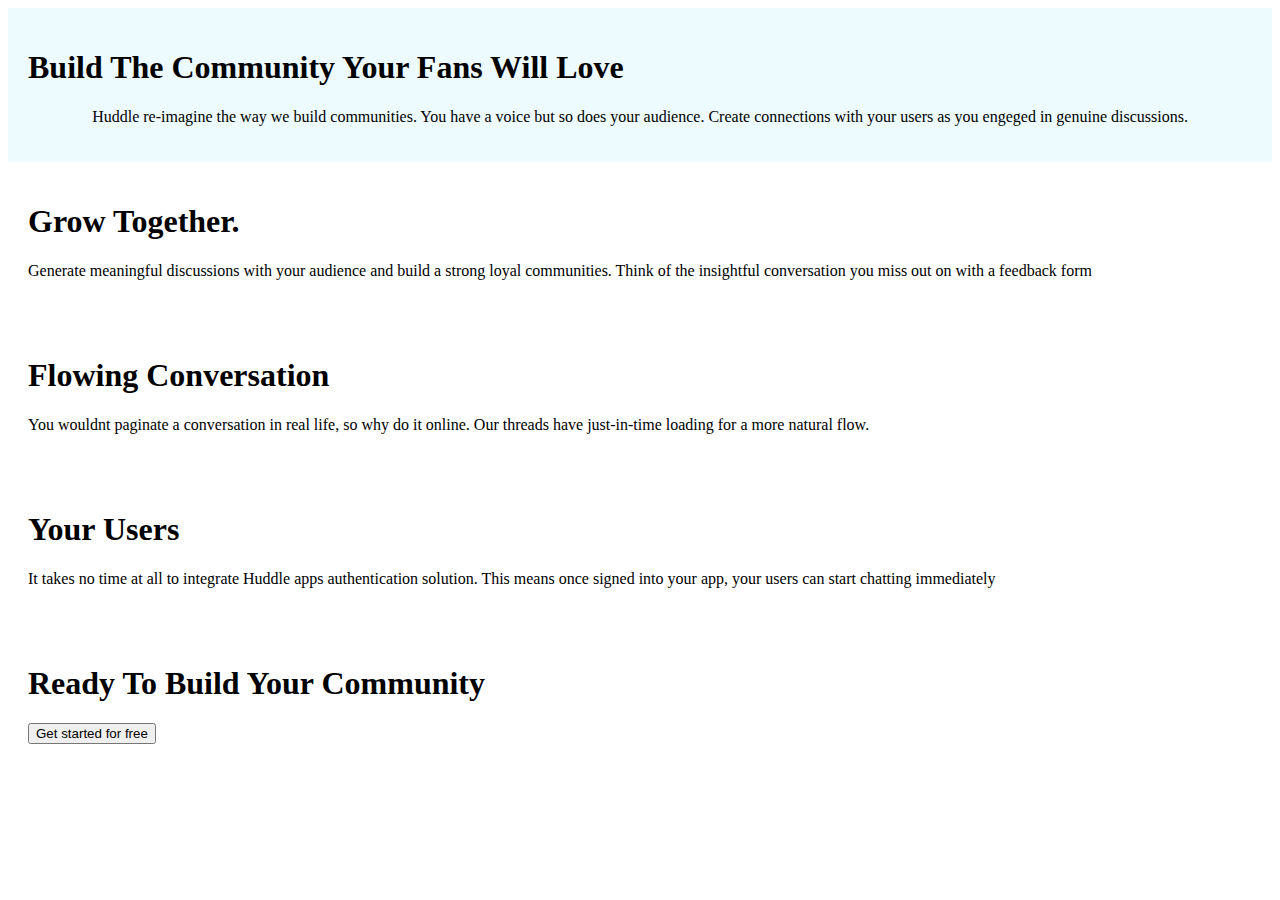
==== Responsiveness_and_Media_Queries2:-Landing_Page/index.html @ 1ba4ae79 "landing page" ====
<!DOCTYPE html>
<html lang="en">
<head>
    <meta charset="UTF-8">
    <meta http-equiv="X-UA-Compatible" content="IE=edge">
    <meta name="viewport" content="width=device-width, initial-scale=1.0">
    <title>Document</title>
    <link rel="stylesheet" href="style.css">
</head>
<body>
    <div class="container">
        <div class="column">
            <section class="Huddle">
                <h1>Build The Community Your Fans Will Love</h1>
                <p>Huddle re-imagine the way we build communities. You have a voice but so does your audience. Create connections with your users as you engeged in genuine discussions.</p>
            </section>
            <section class="Grow">
                <h1>Grow Together.</h1>
                <p>Generate meaningful discussions with your audience and build a strong loyal communities. Think of the insightful conversation you miss out on with a feedback form<p>
            </section>
            <section class="flowing">
                <h1>Flowing Conversation</h1>
                <p>You wouldnt paginate a conversation in real life, so why do it online. Our threads have just-in-time loading for a more natural flow. </p>
            </section>
            <section class="user">
                <h1>Your Users</h1>
                <p>It takes no time at all to integrate Huddle apps authentication solution. This means once signed into your app, your users can start chatting immediately</p>
            </section>
            <section class="ready">
                <h1>Ready To Build Your Community</h1>
                <form action="#" class="start">
                    <button>Get started for free</button>
                </form>
            </section>
        </div>
    </div>
</body>
</html>
---- Responsiveness_and_Media_Queries2:-Landing_Page/style.css ----
* {
    box-sizing: border-box;
}

.column {
    background-color: white;

}
.Huddle, .Grow, .flowing, .user, .ready {
    padding: 20px;
    float: left;
    width: 100%;
}
.Huddle {
    background-color: rgb(237,251,254);
    text-align: center;
}
.Huddle h1 {
    text-align: left;
}
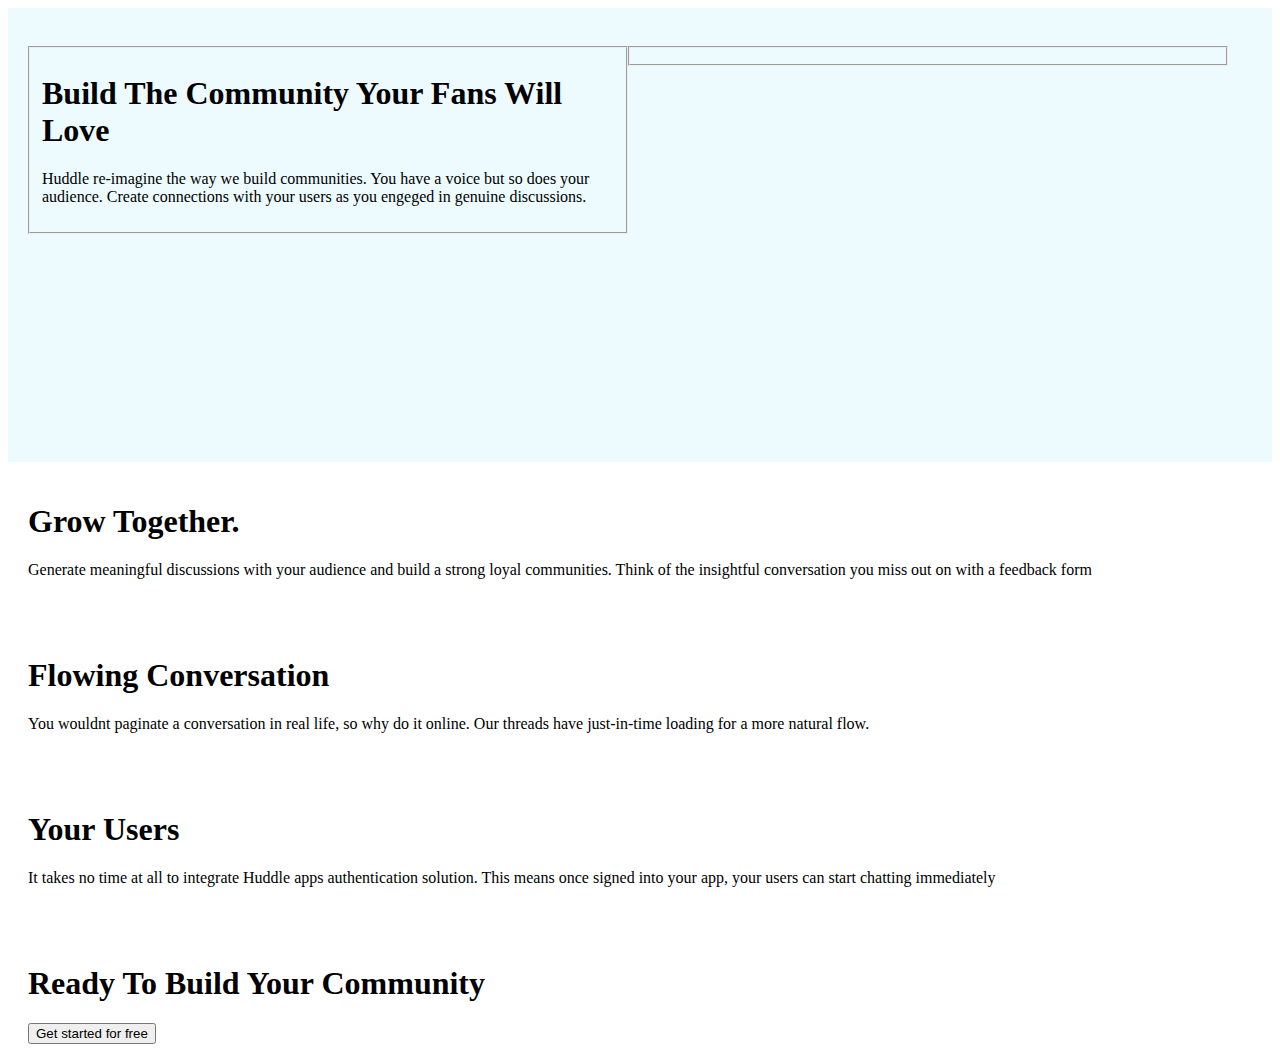
==== commit 13d354d0: "frontend designs" ====
--- a/Responsiveness_and_Media_Queries2:-Landing_Page/index.html
+++ b/Responsiveness_and_Media_Queries2:-Landing_Page/index.html
@@ -9,10 +9,18 @@
 </head>
 <body>
     <div class="container">
-        <div class="column">
+        <div class="columns">
             <section class="Huddle">
-                <h1>Build The Community Your Fans Will Love</h1>
-                <p>Huddle re-imagine the way we build communities. You have a voice but so does your audience. Create connections with your users as you engeged in genuine discussions.</p>
+                <img class="logo" src="logo.svg" aria-hidden="true" alt="">
+                <div class="row">
+                    <fieldset class="column">
+                        <h1>Build The Community Your Fans Will Love</h1>
+                        <p>Huddle re-imagine the way we build communities. You have a voice but so does your audience. Create connections with your users as you engeged in genuine discussions.</p>
+                    </fieldset>
+                    <fieldset class="column">
+                        <img class="illustration" src="illustration-mockups.svg" aria-hidden="true" alt="">
+                    </fieldset>
+            </div>
             </section>
             <section class="Grow">
                 <h1>Grow Together.</h1>
--- a/Responsiveness_and_Media_Queries2:-Landing_Page/style.css
+++ b/Responsiveness_and_Media_Queries2:-Landing_Page/style.css
@@ -2,7 +2,7 @@
     box-sizing: border-box;
 }
 
-.column {
+.columns {
     background-color: white;
 
 }
@@ -12,9 +12,37 @@
     width: 100%;
 }
 .Huddle {
+    float: left;
     background-color: rgb(237,251,254);
     text-align: center;
+    background-image: url(bg-hero-desktop.svg);
+    background-size: contain;
+    height: 12cm;
+    width: 100%;
+
 }
+.column {
+    float: left;
+    background-color: none;
+    width: 49%;
+    height: fit-content;
+    margin: 0px;
+    box-sizing: border-box;
+  }
+  
+  /* Clear floats after the columns */
+  .row:after {
+    display: flex;
+  }
 .Huddle h1 {
     text-align: left;
+    width: 100%;
+}
+.Huddle p {
+    text-align: left;
+    width: 100%;
+}
+.illustration {
+    max-width: 100%;
+    float: right;   
 }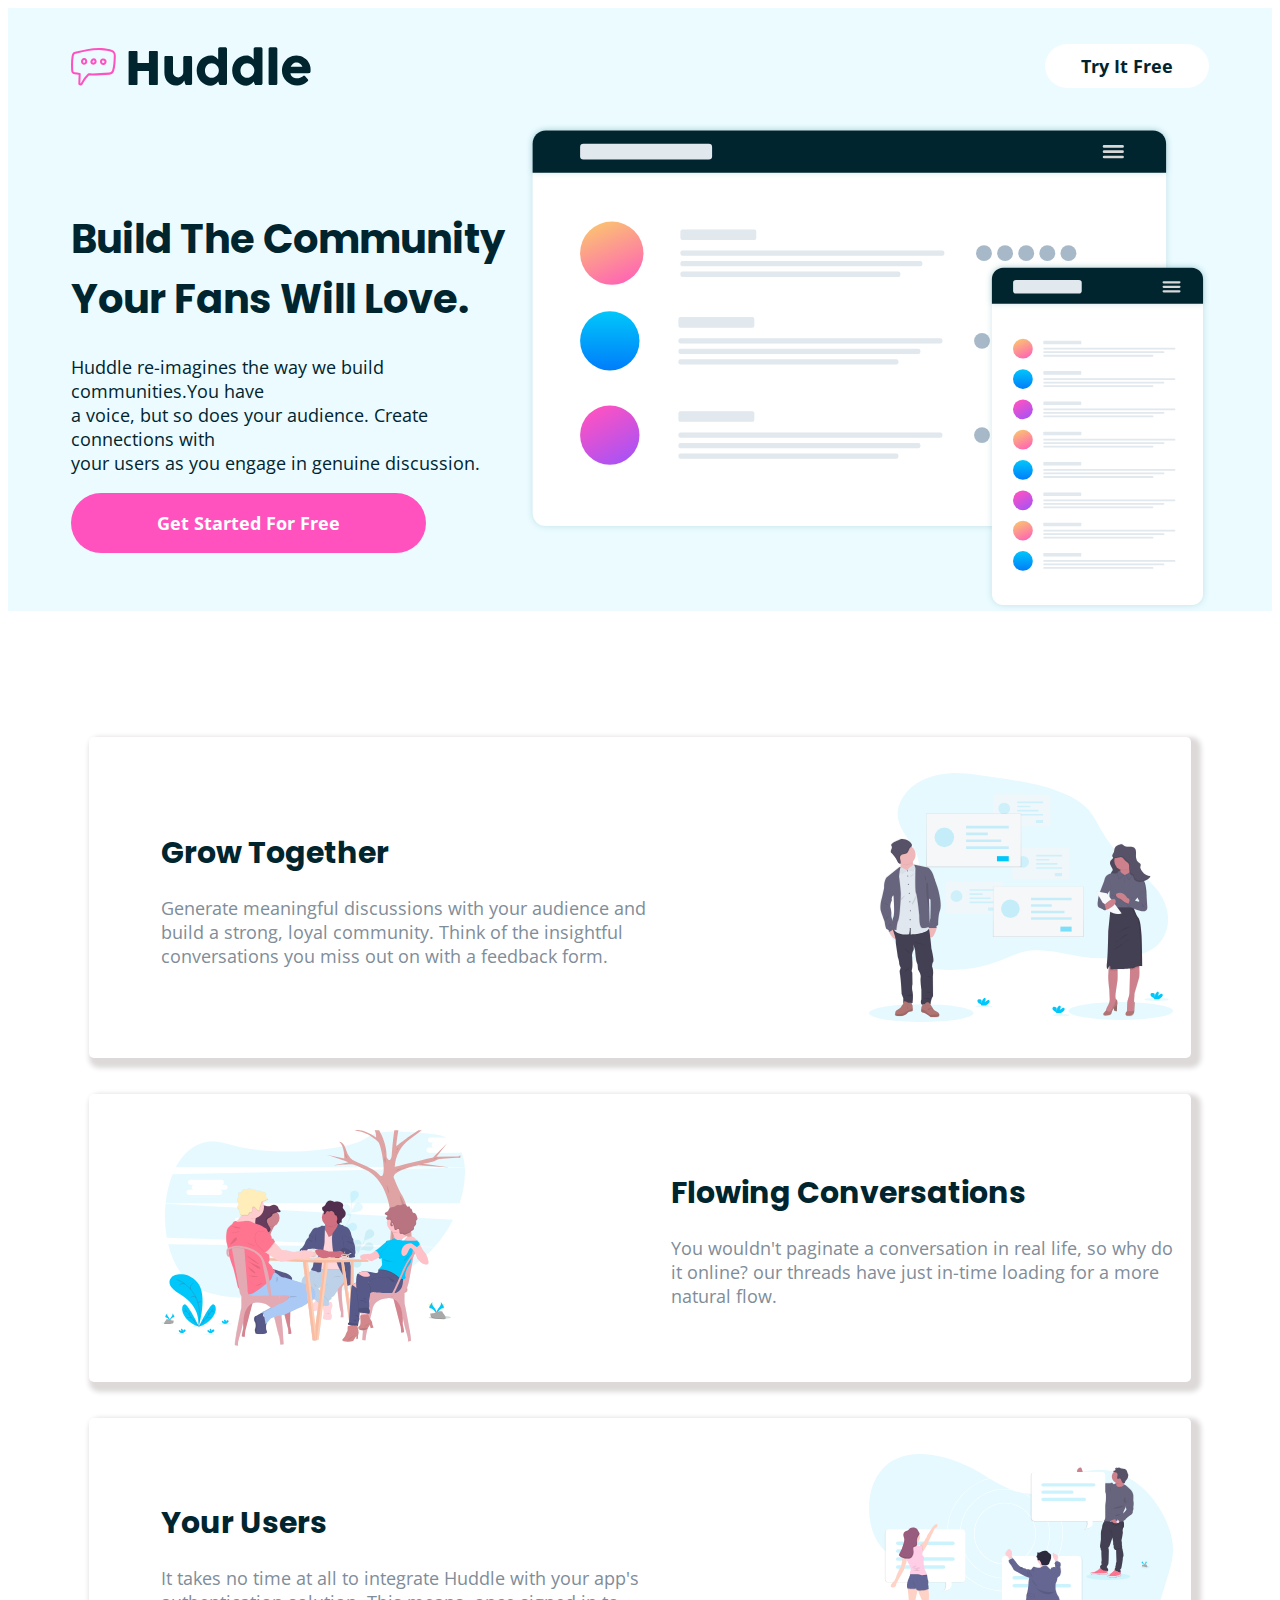
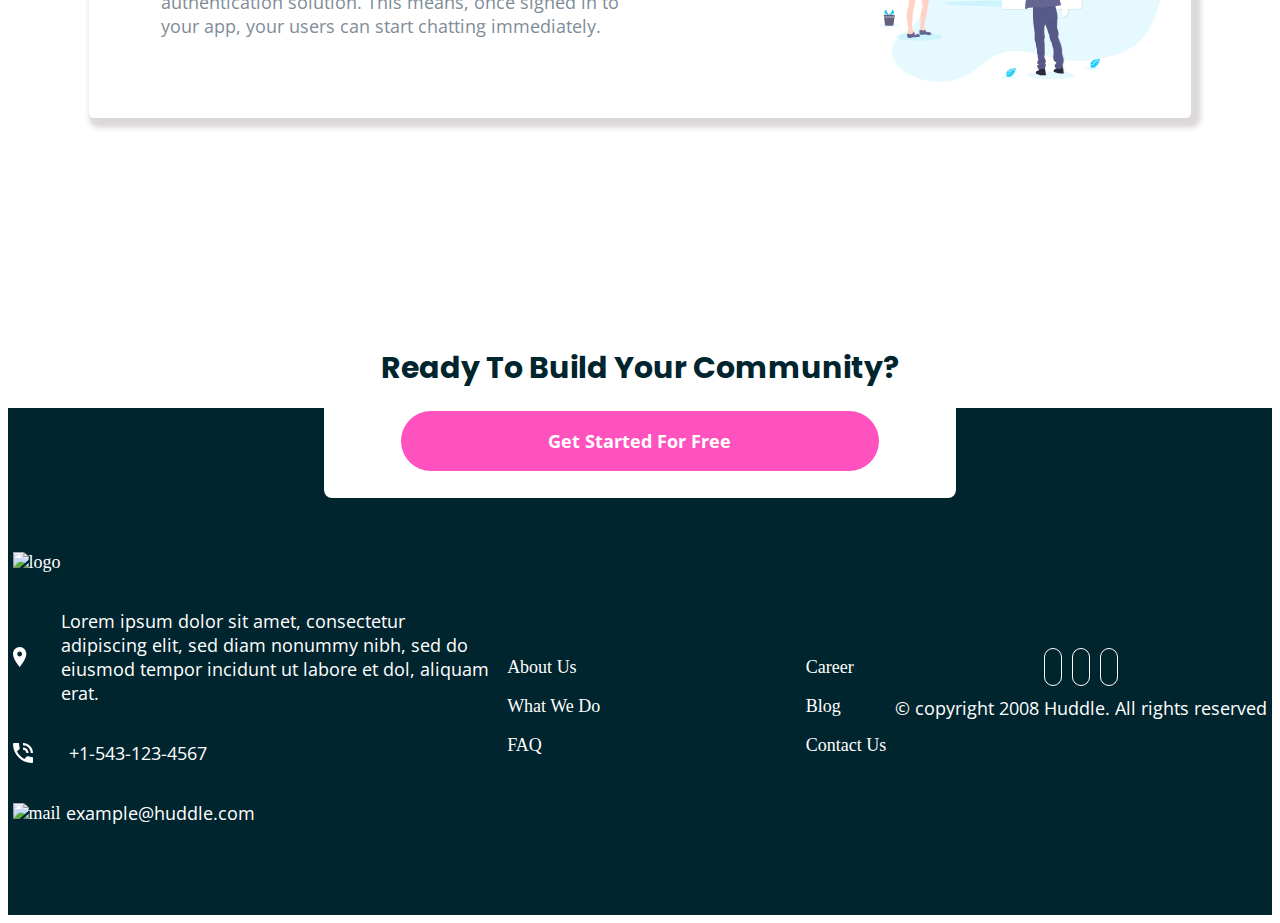
==== commit 9006336a: "responsive landing page" ====
--- a/Responsiveness_and_Media_Queries2:-Landing_Page/index.html
+++ b/Responsiveness_and_Media_Queries2:-Landing_Page/index.html
@@ -4,43 +4,152 @@
     <meta charset="UTF-8">
     <meta http-equiv="X-UA-Compatible" content="IE=edge">
     <meta name="viewport" content="width=device-width, initial-scale=1.0">
-    <title>Document</title>
     <link rel="stylesheet" href="style.css">
+    <title>Responsive and Media Query 2</title>
 </head>
 <body>
-    <div class="container">
-        <div class="columns">
-            <section class="Huddle">
-                <img class="logo" src="logo.svg" aria-hidden="true" alt="">
-                <div class="row">
-                    <fieldset class="column">
-                        <h1>Build The Community Your Fans Will Love</h1>
-                        <p>Huddle re-imagine the way we build communities. You have a voice but so does your audience. Create connections with your users as you engeged in genuine discussions.</p>
-                    </fieldset>
-                    <fieldset class="column">
-                        <img class="illustration" src="illustration-mockups.svg" aria-hidden="true" alt="">
-                    </fieldset>
+
+    <header>
+
+        <nav>
+            <img src="images/logo.svg" alt="logo" />
+            <div class="try">
+                <a href="#">Try it free</a>
             </div>
-            </section>
-            <section class="Grow">
-                <h1>Grow Together.</h1>
-                <p>Generate meaningful discussions with your audience and build a strong loyal communities. Think of the insightful conversation you miss out on with a feedback form<p>
-            </section>
-            <section class="flowing">
-                <h1>Flowing Conversation</h1>
-                <p>You wouldnt paginate a conversation in real life, so why do it online. Our threads have just-in-time loading for a more natural flow. </p>
-            </section>
-            <section class="user">
-                <h1>Your Users</h1>
-                <p>It takes no time at all to integrate Huddle apps authentication solution. This means once signed into your app, your users can start chatting immediately</p>
-            </section>
-            <section class="ready">
-                <h1>Ready To Build Your Community</h1>
-                <form action="#" class="start">
-                    <button>Get started for free</button>
-                </form>
-            </section>
+        </nav>
+
+        <section class="hero">
+
+            <article id="hero">
+                <h1>build the community <br /> your fans will love.</h1>
+                <p>Huddle re-imagines the way we build communities.You have <br /> 
+                    a voice, but so does your audience. Create connections with <br /> 
+                    your users as you engage in genuine discussion. 
+                </p>
+                <div class="get">
+                    <a href="#">get started for free</a>
+                </div>
+            </article>
+
+            <img src="images/illustration-mockups.svg" alt="hero" />
+
+        </section>
+
+    </header>
+
+    <main>
+
+        <img src="images/illustration-grow-together.svg" alt="grow" id="grow1"/>
+
+        <article class="article">
+            <h1>grow together</h1>
+            <p>Generate meaningful discussions with your audience and <br /> 
+                   build a strong, loyal community. Think of the insightful <br /> 
+                   conversations you miss out on with a feedback form. 
+            </p>
+        </article>
+
+        <img src="images/illustration-grow-together.svg" alt="grow" id="grow2"/>
+
+    </main>
+
+    <main>
+
+        <img src="images/illustration-flowing-conversation.svg" alt="grow" />
+
+        <article class="article">
+
+            <h1>flowing conversations</h1>
+            <p>You wouldn't paginate a conversation in real life, so why do <br /> 
+                   it online? our threads have just in-time loading for a more <br /> 
+                   natural flow. 
+            </p>
+        </article>
+
+    </main>
+
+    <main>
+
+        <img src="images/illustration-your-users.svg" alt="grow" id="grow1"/>
+
+        <article class="article">
+            <h1>your users</h1>
+            <p>It takes no time at all to integrate Huddle with your app's <br /> 
+                   authentication solution. This means, once signed in to <br /> 
+                   your app, your users can start chatting immediately. 
+            </p>
+        </article>
+
+        <img src="images/illustration-your-users.svg" alt="grow" id="grow2"/>
+
+    </main>
+
+    <section class="important">
+        <h1>ready to build your community?</h1>
+        <div class="get">
+            <a href="#">get started for free</a>
         </div>
-    </div>
+    </article>
+    </section>
+
+    <footer>
+
+        <article class="foot">
+
+            <img src="images/logo - Copy.svg" alt="logo" />
+
+            <div class="location">
+                <img src="images/icon-location.svg" alt="location" />
+                <p>Lorem ipsum dolor sit amet, consectetur <br /> 
+                    adipiscing elit, sed diam nonummy nibh, sed do <br /> 
+                    eiusmod tempor incidunt ut labore et dol, aliquam erat.
+                </p>
+            </div>
+
+            <div class="phone">
+                <img src="images/icon-phone.svg" alt="phone" />
+                <p>+1-543-123-4567</p>
+            </div>
+
+            <div class="mail">
+                <img src="images/icon-email.svg" alt="mail" />
+                <p>example@huddle.com</p>
+            </div>
+            
+        </article>
+
+        <section class="links">
+
+            <div class="links1">
+                <a href="#">about us</a>
+                <a href="#">what we do</a>
+                <a href="#" id="special">FAQ</a>
+            </div>
+
+            <div class="links2">
+                <a href="#">career</a>
+                <a href="#">blog</a>
+                <a href="#">contact us</a>
+            </div>
+
+        </section>
+
+        <section class="social">
+
+            <div>
+                <a href="#"><ion-icon name="logo-facebook"></ion-icon></a>
+                <a href="#"><ion-icon name="logo-twitter"></ion-icon></a>
+                <a href="#"><ion-icon name="logo-instagram"></ion-icon></a>
+            </div>
+
+            <p>&copy; copyright 2008 Huddle. All rights reserved</p>
+
+        </section>
+
+    </footer>
+    
+    <script type="module" src="https://unpkg.com/ionicons@5.5.2/dist/ionicons/ionicons.esm.js"></script>
+<script nomodule src="https://unpkg.com/ionicons@5.5.2/dist/ionicons/ionicons.js"></script>
+
 </body>
 </html>--- a/Responsiveness_and_Media_Queries2:-Landing_Page/style.css
+++ b/Responsiveness_and_Media_Queries2:-Landing_Page/style.css
@@ -1,48 +1,315 @@
-* {
-    box-sizing: border-box;
-}
-
-.columns {
-    background-color: white;
-
-}
-.Huddle, .Grow, .flowing, .user, .ready {
-    padding: 20px;
-    float: left;
+@import url('https://fonts.googleapis.com/css2?family=Poppins:wght@600&display=swap');
+@import url('https://fonts.googleapis.com/css2?family=Open+Sans:wght@400;700&display=swap');
+
+*{
+    font-size: 18px;
+}
+
+header{
+    background-image: url(images/bg-hero-desktop.svg);
+    background-color: hsl(193, 100%, 96%);
+    background-repeat: no-repeat;
+    background-size: cover;
+    display: flex;
+    flex-direction: column;
     width: 100%;
-}
-.Huddle {
-    float: left;
-    background-color: rgb(237,251,254);
+    margin-bottom: 7em;
+}
+
+nav{
+    display: flex;
+    justify-content: space-between;
+    width: 90%;
+    margin: auto;
+    margin-top: 2em;
+    align-items: center;
+}
+
+.try{
+    background-color: #fff;
+    justify-content: center;
+    align-items: center;
     text-align: center;
-    background-image: url(bg-hero-desktop.svg);
-    background-size: contain;
-    height: 12cm;
+    border-radius: 50px;
+    padding: 10px 2em;
+}
+
+.try > a{
+    color: hsl(192, 100%, 9%);
+    font-weight: 700;
+    font-family: 'Open Sans', sans-serif;
+}
+
+a{
+    text-decoration: none;
+    font-size: 18px;
+    text-transform: capitalize;
+}
+
+.hero > img {
+    width: 60%;
+}
+
+#hero > h1 {
+    text-transform: capitalize;
+    color: hsl(192, 100%, 9%);
+    font-size: 40px;
+    font-family: 'Poppins', sans-serif;
+}
+
+h1 {
+    font-family: 'Poppins', sans-serif;
+}
+
+#hero > p{
+    color: hsl(192, 100%, 9%);
+    font-family: 'Open Sans', sans-serif;
+}
+
+.get{
+    display: flex;
+    justify-content: center;
+    align-items: center;
+    text-align: center;
+    background-color: hsl(322, 100%, 66%);
+    border-radius: 50px;
+    padding: 1em;
+}
+
+p{  
+    font-family: 'Open Sans', sans-serif;
+}
+
+.get > a{
+    color: #fff;
+    font-family: 'Open Sans', sans-serif;
+    font-weight: 700;
+}
+
+main{
+    display: flex;
+    border-radius: 5px;
+    box-shadow: 5px 5px 5px 5px rgb(221, 217, 217);
+}
+
+main > img {
+    width: 30%;
+}
+
+.article > h1, .important > h1{
+    text-transform: capitalize;
+    color: hsl(192, 100%, 9%);
+    font-size: 30px;
+}
+
+.article > p{
+    color: hsl(208, 11%, 55%);
+}
+
+.important{
+    display: flex;
+    background-color: #fff;
+    flex-direction: column;
+    width: 50%;
+    z-index: 9999;
+    position: relative;
+    top: 10em;
+    margin: auto;
+    justify-content: center;
+    align-items: center;
+    text-align: center;
+    height: 200px;
+    border-radius: 8px;
+}
+
+footer{
+    background-color: hsl(192, 100%, 9%);
+    color: #fff;
+    display: flex;
+    justify-content: space-around;
+    align-items: center;
     width: 100%;
-
-}
-.column {
-    float: left;
-    background-color: none;
-    width: 49%;
-    height: fit-content;
-    margin: 0px;
-    box-sizing: border-box;
+    margin: auto;
+    margin-top: 5em;
+    padding-top: 8em;
+    padding-bottom: 4em;
+}
+
+.foot{
+    display: flex;
+    flex-direction: column;
+}
+
+.foot > img{
+    width: 60%;
+}
+
+.foot > div{
+    display: flex;
+    justify-content: space-between;
+    align-items: center;
+}
+
+div > img{
+    height: 20px;
+}
+
+.location{
+    width: 100%;
+    margin-top: 1em;
+}
+
+.location > p{
+    width: 90%;
+}
+
+.mail{
+    width: 50%;
+}
+
+.phone{
+    width: 40%;
+}
+
+.links{
+    width: 30%;
+    display: flex;
+    justify-content: space-between;
+}
+
+.links a{
+    color: #fff;
+    margin-top: 1em;
+}
+
+.links1, .links2{
+    display: flex;
+    flex-direction: column;
+}
+
+.social{
+    display: flex;
+    flex-direction: column;
+    justify-content: center;
+    align-items: center;
+    text-align: center;
+}
+
+.social > div {
+    width: 60%;
+
+}
+
+ion-icon {
+    color: white;
+    border-radius: 50px;
+    border: 1px solid white;
+    padding: 8px;
+    margin: 5px;
   }
-  
-  /* Clear floats after the columns */
-  .row:after {
-    display: flex;
-  }
-.Huddle h1 {
-    text-align: left;
-    width: 100%;
-}
-.Huddle p {
-    text-align: left;
-    width: 100%;
-}
-.illustration {
-    max-width: 100%;
-    float: right;   
+
+@media screen and (min-width: 770px) {
+
+    #grow1{
+        display: none;
+    }
+
+    .hero{
+        display: flex;
+        width: 90%;
+        margin: auto;
+        margin-top: 2em;
+        justify-content: space-between;
+        align-items: center;
+    }
+
+    .get{
+        width: 70%;
+    }
+
+    main {
+        width: 80%;
+        margin: auto;
+        margin-top: 2em;
+        justify-content: space-between;
+        align-items: center;
+        padding: 2em 1em 2em 4em;
+    }
+    
+}
+
+@media screen  and (max-width: 767px) {
+
+    .hero{
+        display: flex;
+        flex-direction: column;
+        width: 90%;
+        margin: auto;
+        margin-top: 2em;
+        justify-content: center;
+        align-items: center;
+        text-align: center;
+    }
+
+    nav > img {
+        width: 30%;
+    }
+
+    .try{
+        width: 25%;
+    }
+
+    .try > a, .get > a {
+        font-size: 14px;
+    }
+
+    .get{
+        width: 80%;
+        margin: auto;
+        margin-bottom: 3em;
+    }
+
+    .hero > img {
+        width: 90%;
+        margin: auto;
+    }
+
+    main{
+        flex-direction: column;
+        justify-content: center;
+        align-items: center;
+        text-align: center;
+        padding: 1em;
+    }
+
+    #grow2{
+        display: none;
+    }
+
+    main > img {
+        width: 90%;
+    }
+
+    .important {
+        width: 90%;
+    }
+
+    footer, .links {
+        flex-direction: column;
+    }
+
+    .foot{
+        padding: 1em;
+    }
+
+    .foot > div{
+        width: 100%;
+    }
+
+    .links{
+        align-self: flex-start;
+        width: 80%;
+        padding: 1em;
+    }
+    
 }